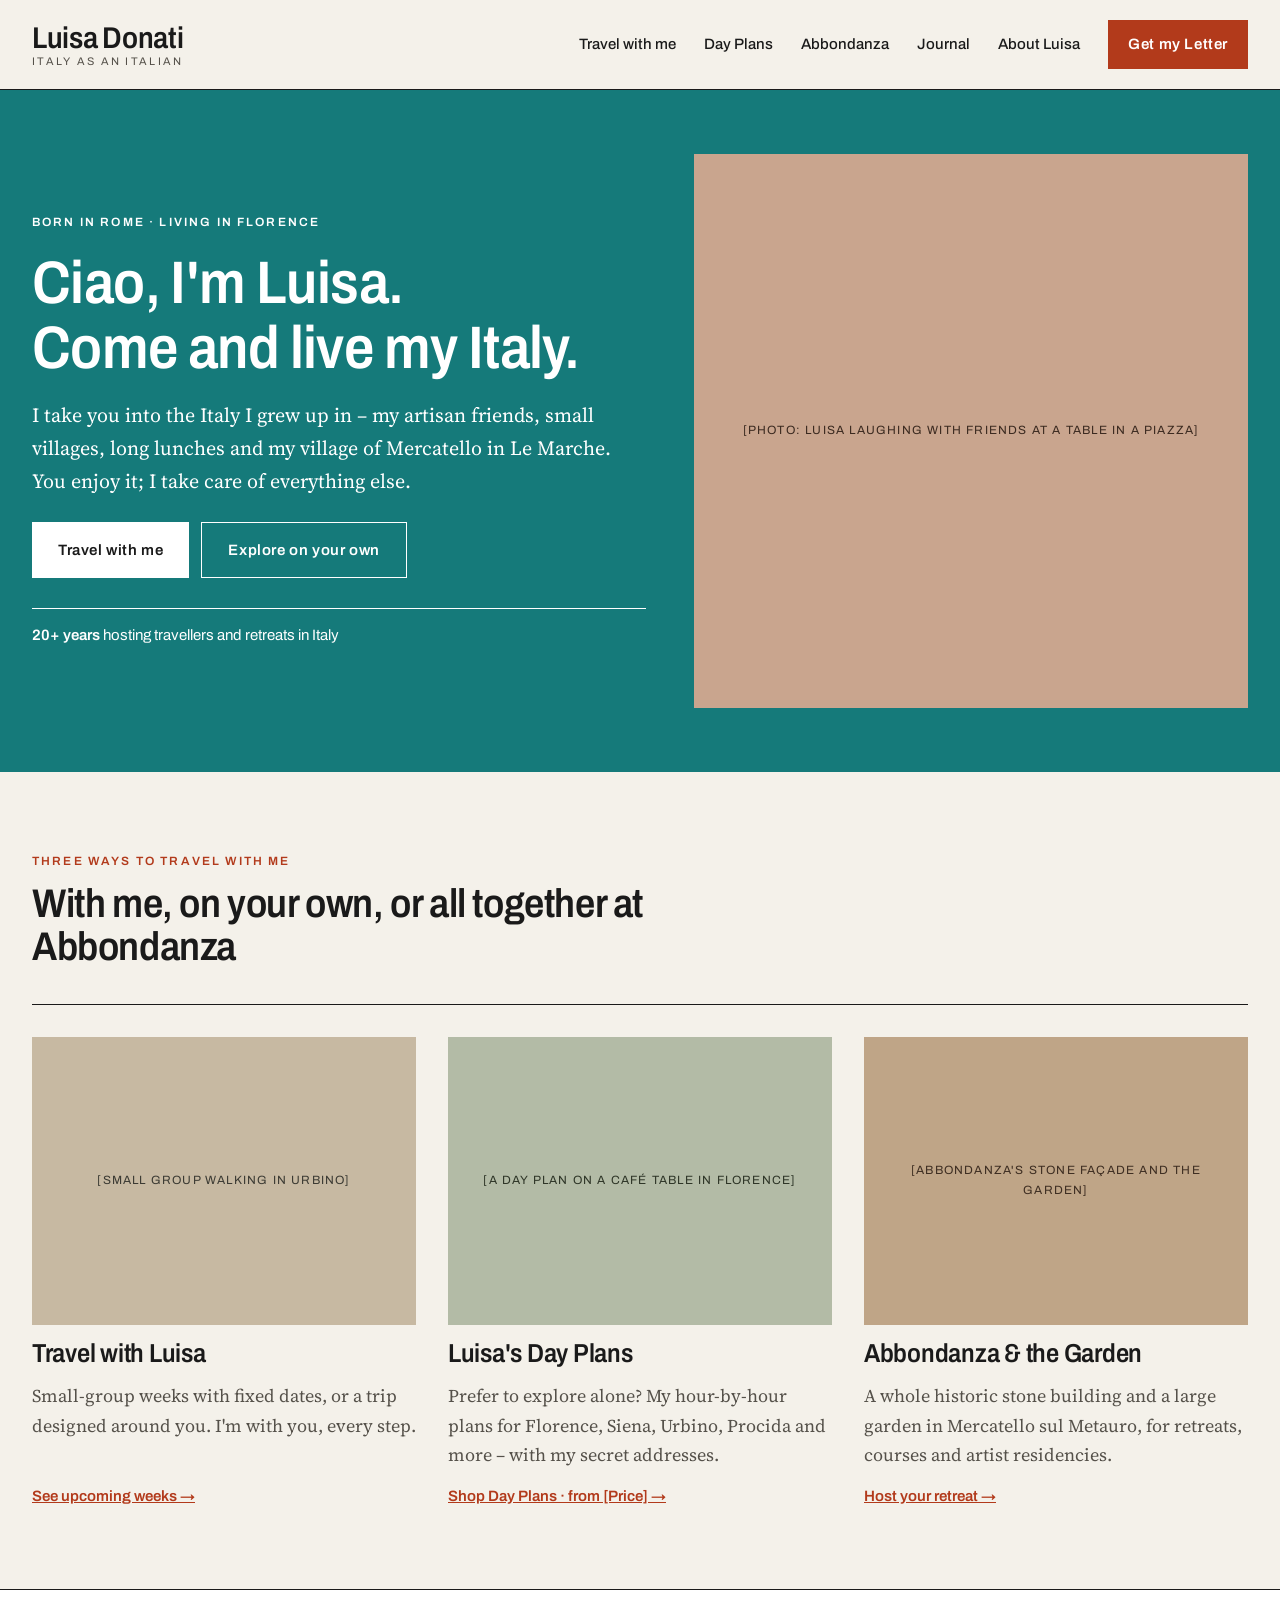
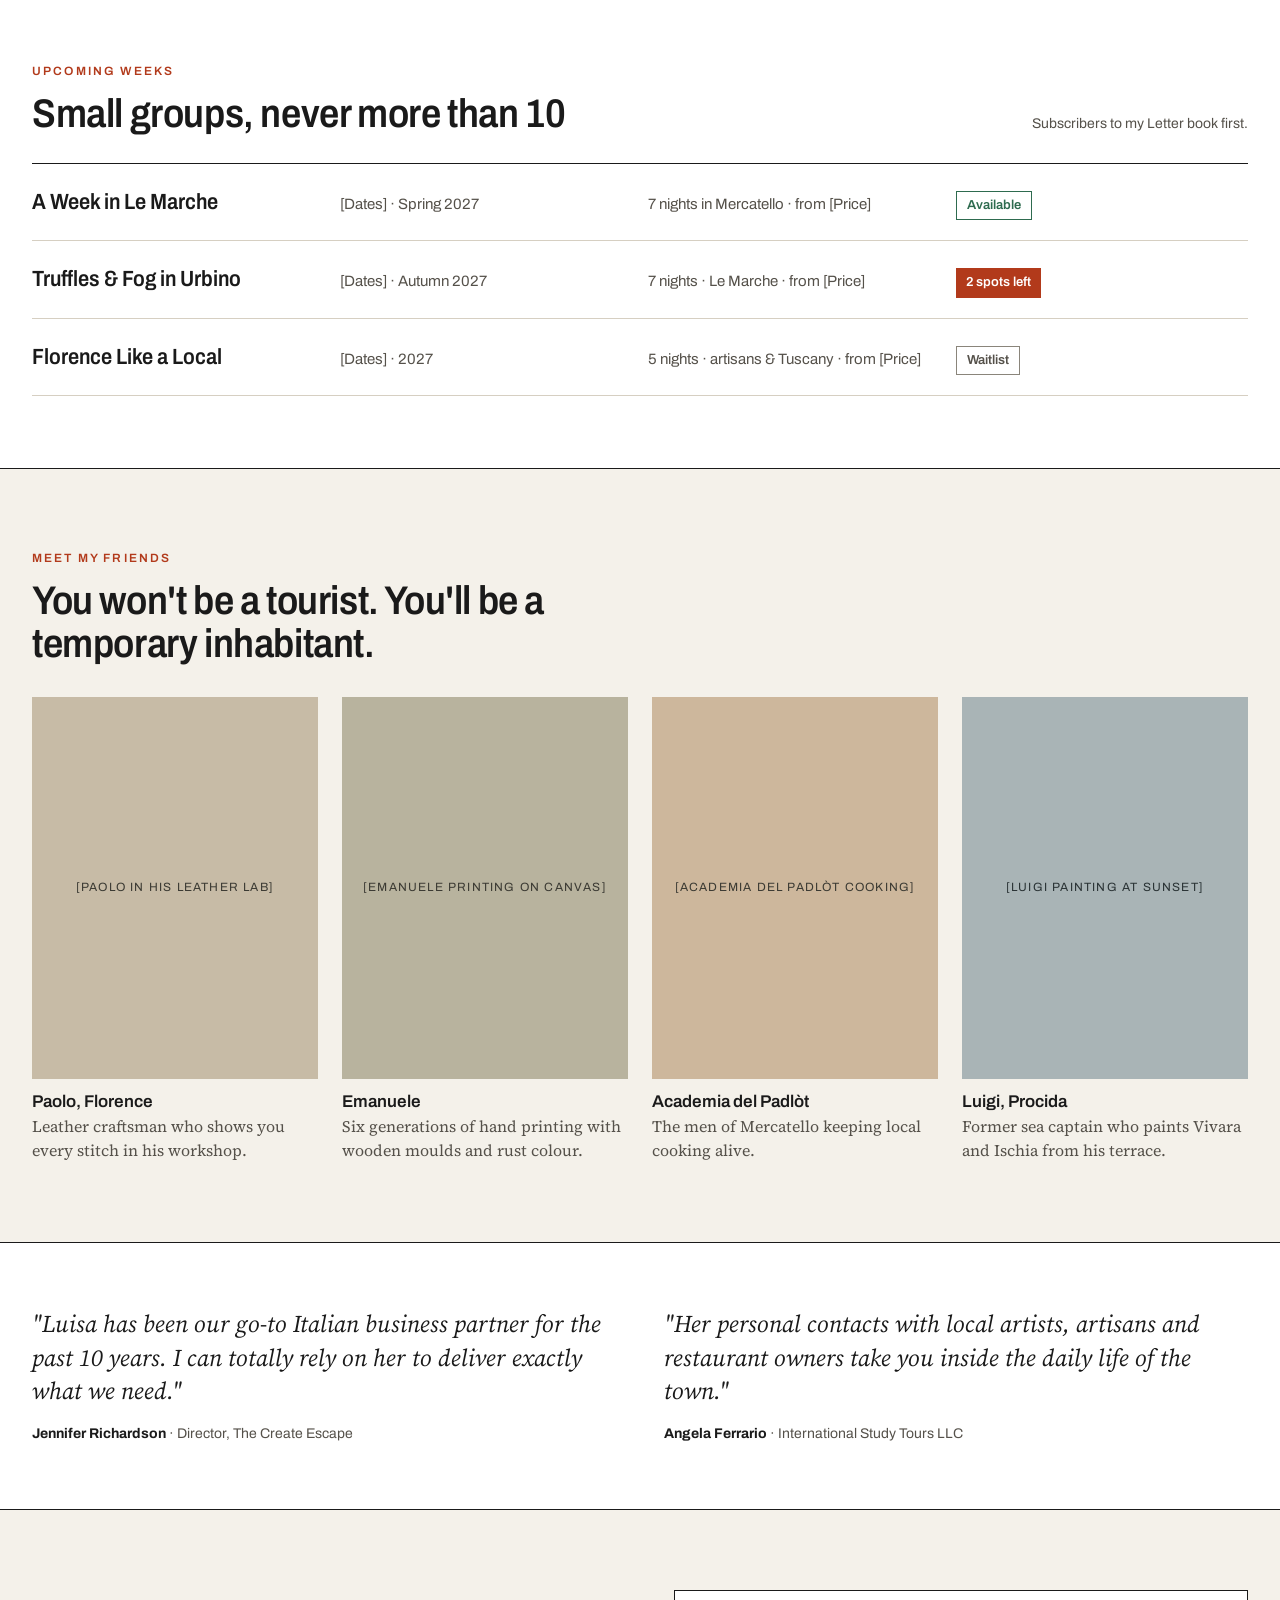
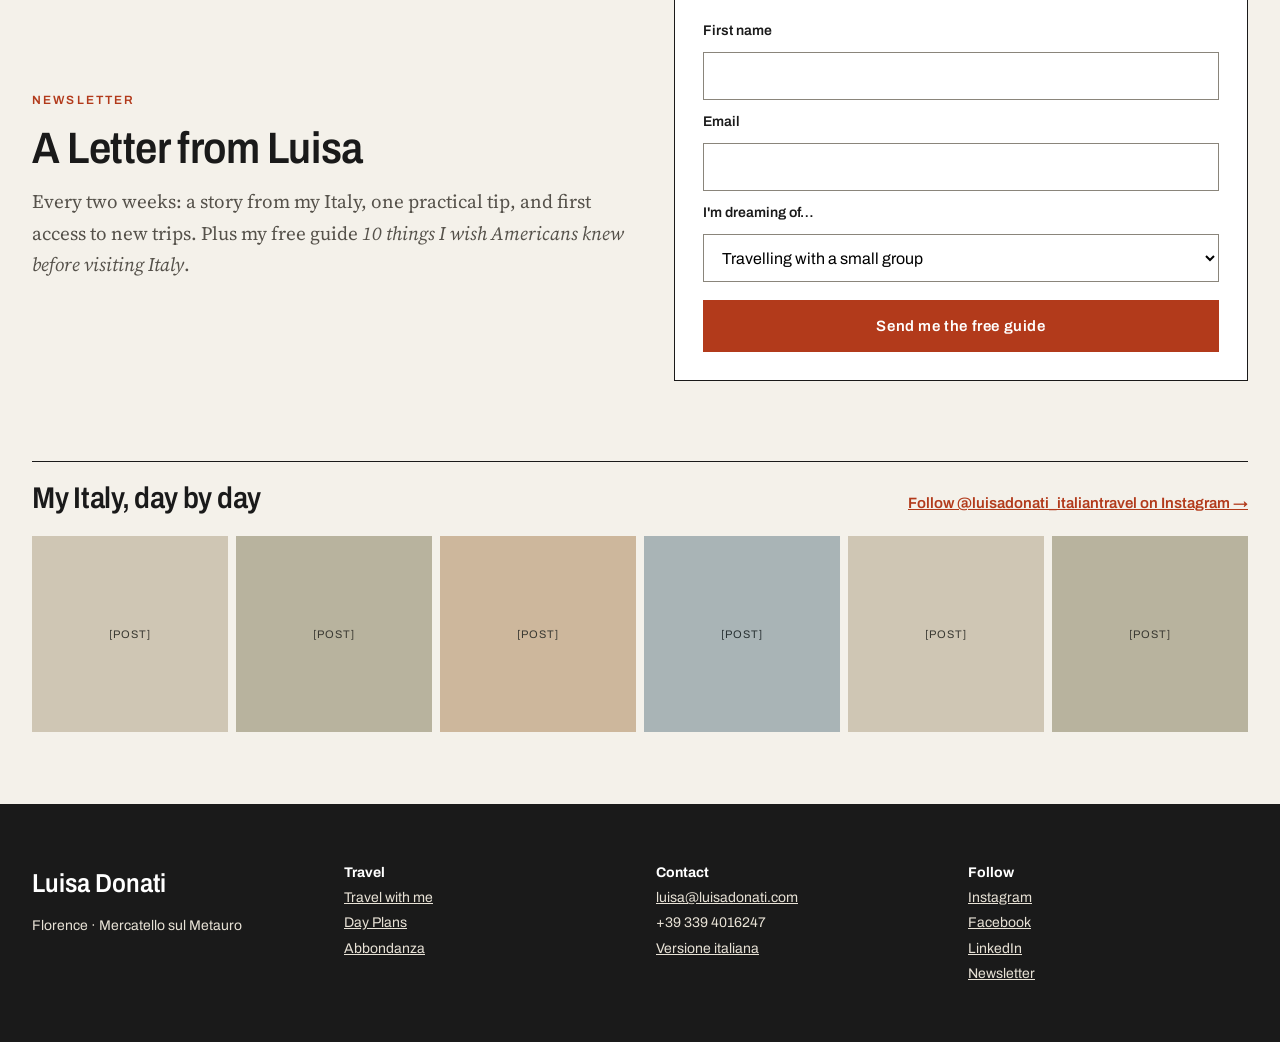
==== index.html @ 112a0eea "Link Instagram, Facebook and LinkedIn profiles on all pages Co-Authored-By: Claude Opus 5.5 <noreply" ====
<!doctype html>
<html lang="en">
<head>
<meta charset="utf-8">
<meta name="viewport" content="width=device-width, initial-scale=1">
<title>Luisa Donati – Italy as an Italian</title>
<meta name="description" content="Small-group trips, tailor-made travel and Day Plans in Italy with Luisa Donati, born in Rome and living in Florence.">
<link rel="preconnect" href="https://fonts.googleapis.com">
<link rel="preconnect" href="https://fonts.gstatic.com" crossorigin>
<link href="https://fonts.googleapis.com/css2?family=Archivo:wdth,wght@62..125,400..700&amp;family=Source+Serif+4:ital,wght@0,400;0,600;1,400&amp;display=swap" rel="stylesheet">
<link rel="stylesheet" href="css/style.css?v=5">
</head>
<body>
<div style="width: 100%; min-height: 100vh; background: #F4F1EA">

<header style="border-bottom: 1px solid #1A1A1A; background: #F4F1EA">
  <div style="max-width: 1280px; margin: 0 auto; padding: 20px 32px; display: flex; flex-wrap: wrap; align-items: center; justify-content: space-between; gap: 16px">
    <a href="index.html" class="logo" style="text-decoration: none; display: inline-flex; flex-direction: column; align-items: flex-start; line-height: 1.1">
      <span class="logo-name" style="font-family: 'Archivo', sans-serif; font-stretch: 87.5%; font-weight: 600; font-size: 30px; letter-spacing: -0.01em">Luisa Donati</span>
      <span class="logo-tag" style="font-family: 'Archivo', sans-serif; font-size: 11px; letter-spacing: 0.2em; text-transform: uppercase; color: #55514A; white-space: nowrap">Italy as an Italian</span>
    </a>
    <button class="menu-toggle" type="button" aria-expanded="false" aria-controls="site-nav">Menu</button>
<nav id="site-nav" class="site-nav" aria-label="Main" style="display: flex; flex-wrap: wrap; align-items: center; gap: 8px 28px; font-family: 'Archivo', sans-serif; font-size: 15px; font-weight: 500">
      <a href="travel.html" style="text-decoration: none">Travel with me</a>
      <a href="day-plans.html" style="text-decoration: none">Day Plans</a>
      <a href="abbondanza.html" style="text-decoration: none">Abbondanza</a>
      <a href="journal.html" style="text-decoration: none">Journal</a>
      <a href="about.html" style="text-decoration: none">About Luisa</a>
      <a href="#letter" style="background: #B23A1B; color: #FFFFFF; text-decoration: none; padding: 12px 20px; font-weight: 600; letter-spacing: 0.04em; min-height: 44px; box-sizing: border-box; display: inline-flex; align-items: center">Get my Letter</a>
    </nav>
  </div>
</header>

<!-- Hero banner -->
<section style="background: #157A7A">
  <div style="max-width: 1280px; margin: 0 auto; padding: 64px 32px; display: flex; flex-wrap: wrap; gap: 48px; align-items: center">
    <div style="flex: 1 1 480px; display: flex; flex-direction: column; gap: 18px; color: #FFFFFF">
      <span style="font-family: 'Archivo', sans-serif; font-size: 12px; font-weight: 600; letter-spacing: 0.18em; text-transform: uppercase">Born in Rome · Living in Florence</span>
      <h1 style="font-size: 60px; color: #FFFFFF">Ciao, I'm Luisa.<br>Come and live my Italy.</h1>
      <p style="margin: 0; font-size: 20px; color: #FFFFFF">I take you into the Italy I grew up in – my artisan friends, small villages, long lunches and my village of Mercatello in Le Marche. You enjoy it; I take care of everything else.</p>
      <div style="display: flex; flex-wrap: wrap; gap: 12px; margin-top: 6px; font-family: 'Archivo', sans-serif; font-size: 15px; font-weight: 600; letter-spacing: 0.04em">
        <a href="travel.html" style="background: #FFFFFF; color: #1A1A1A; text-decoration: none; padding: 16px 26px">Travel with me</a>
        <a href="day-plans.html" style="border: 1px solid #FFFFFF; color: #FFFFFF; text-decoration: none; padding: 15px 26px">Explore on your own</a>
      </div>
      <p style="margin: 12px 0 0; padding-top: 14px; border-top: 1px solid #FFFFFF; font-family: 'Archivo', sans-serif; font-size: 15px"><strong style="font-weight: 600">20+ years</strong> hosting travellers and retreats in Italy</p>
    </div>
    <div style="flex: 1 1 420px; aspect-ratio: 1 / 1; background: #C9A58E; display: flex; align-items: center; justify-content: center; padding: 24px; box-sizing: border-box; text-align: center; font-family: 'Archivo', sans-serif; font-size: 12px; letter-spacing: 0.1em; text-transform: uppercase; color: #3B2A20">[Photo: Luisa laughing with friends at a table in a piazza]</div>
  </div>
</section>

<!-- Three ways -->
<section id="travel" style="max-width: 1280px; margin: 0 auto; padding: 80px 32px; display: flex; flex-direction: column; gap: 36px">
  <div style="display: flex; flex-direction: column; gap: 10px; max-width: 640px">
    <span style="font-family: 'Archivo', sans-serif; font-size: 12px; font-weight: 600; letter-spacing: 0.18em; text-transform: uppercase; color: #B23A1B">Three ways to travel with me</span>
    <h2 style="font-size: 40px">With me, on your own, or all together at Abbondanza</h2>
  </div>
  <div class="h-scroll" style="display: grid; grid-template-columns: repeat(auto-fit, minmax(300px, 1fr)); gap: 32px; border-top: 1px solid #1A1A1A; padding-top: 32px">
    <article style="display: flex; flex-direction: column; gap: 14px">
      <div style="aspect-ratio: 4 / 3; background: #C7B9A2; display: flex; align-items: center; justify-content: center; padding: 20px; text-align: center; font-family: 'Archivo', sans-serif; font-size: 12px; letter-spacing: 0.1em; text-transform: uppercase; color: #3B3A33">[Small group walking in Urbino]</div>
      <h3 style="font-size: 26px">Travel with Luisa</h3>
      <p style="margin: 0; color: #55514A">Small-group weeks with fixed dates, or a trip designed around you. I'm with you, every step.</p>
      <a href="travel.html" style="margin-top: auto; font-family: 'Archivo', sans-serif; font-size: 15px; font-weight: 600; color: #B23A1B">See upcoming weeks →</a>
    </article>
    <article style="display: flex; flex-direction: column; gap: 14px">
      <div style="aspect-ratio: 4 / 3; background: #B3BBA6; display: flex; align-items: center; justify-content: center; padding: 20px; text-align: center; font-family: 'Archivo', sans-serif; font-size: 12px; letter-spacing: 0.1em; text-transform: uppercase; color: #2E3527">[A Day Plan on a café table in Florence]</div>
      <h3 style="font-size: 26px">Luisa's Day Plans</h3>
      <p style="margin: 0; color: #55514A">Prefer to explore alone? My hour-by-hour plans for Florence, Siena, Urbino, Procida and more – with my secret addresses.</p>
      <a href="day-plans.html" style="margin-top: auto; font-family: 'Archivo', sans-serif; font-size: 15px; font-weight: 600; color: #B23A1B">Shop Day Plans · from [Price] →</a>
    </article>
    <article style="display: flex; flex-direction: column; gap: 14px">
      <div style="aspect-ratio: 4 / 3; background: #BFA587; display: flex; align-items: center; justify-content: center; padding: 20px; text-align: center; font-family: 'Archivo', sans-serif; font-size: 12px; letter-spacing: 0.1em; text-transform: uppercase; color: #3E2E22">[Abbondanza's stone façade and the garden]</div>
      <h3 style="font-size: 26px">Abbondanza &amp; the Garden</h3>
      <p style="margin: 0; color: #55514A">A whole historic stone building and a large garden in Mercatello sul Metauro, for retreats, courses and artist residencies.</p>
      <a href="abbondanza.html" style="margin-top: auto; font-family: 'Archivo', sans-serif; font-size: 15px; font-weight: 600; color: #B23A1B">Host your retreat →</a>
    </article>
  </div>
</section>

<!-- Upcoming weeks -->
<section style="background: #FFFFFF; border-top: 1px solid #1A1A1A; border-bottom: 1px solid #1A1A1A">
  <div style="max-width: 1280px; margin: 0 auto; padding: 72px 32px; display: flex; flex-direction: column; gap: 28px">
    <div style="display: flex; flex-wrap: wrap; justify-content: space-between; align-items: flex-end; gap: 16px">
      <div style="display: flex; flex-direction: column; gap: 10px">
        <span style="font-family: 'Archivo', sans-serif; font-size: 12px; font-weight: 600; letter-spacing: 0.18em; text-transform: uppercase; color: #B23A1B">Upcoming weeks</span>
        <h2 style="font-size: 40px">Small groups, never more than 10</h2>
      </div>
      <span style="font-family: 'Archivo', sans-serif; font-size: 14px; color: #55514A">Subscribers to my Letter book first.</span>
    </div>
    <div style="display: flex; flex-direction: column; border-top: 1px solid #1A1A1A; font-family: 'Archivo', sans-serif">
      <div style="display: grid; grid-template-columns: repeat(auto-fit, minmax(200px, 1fr)); gap: 16px; align-items: baseline; padding: 20px 0; border-bottom: 1px solid #D6CFC2"><strong style="font-stretch: 87.5%; font-size: 22px; font-weight: 600">A Week in Le Marche</strong><span style="font-size: 15px; color: #55514A">[Dates] · Spring 2027</span><span style="font-size: 15px; color: #55514A">7 nights in Mercatello · from [Price]</span><span style="justify-self: start; border: 1px solid #2E6B4F; color: #2E6B4F; padding: 3px 10px; font-size: 13px; font-weight: 600">Available</span></div>
      <div style="display: grid; grid-template-columns: repeat(auto-fit, minmax(200px, 1fr)); gap: 16px; align-items: baseline; padding: 20px 0; border-bottom: 1px solid #D6CFC2"><strong style="font-stretch: 87.5%; font-size: 22px; font-weight: 600">Truffles &amp; Fog in Urbino</strong><span style="font-size: 15px; color: #55514A">[Dates] · Autumn 2027</span><span style="font-size: 15px; color: #55514A">7 nights · Le Marche · from [Price]</span><span style="justify-self: start; background: #B23A1B; color: #FFFFFF; padding: 4px 10px; font-size: 13px; font-weight: 600">2 spots left</span></div>
      <div style="display: grid; grid-template-columns: repeat(auto-fit, minmax(200px, 1fr)); gap: 16px; align-items: baseline; padding: 20px 0; border-bottom: 1px solid #D6CFC2"><strong style="font-stretch: 87.5%; font-size: 22px; font-weight: 600">Florence Like a Local</strong><span style="font-size: 15px; color: #55514A">[Dates] · 2027</span><span style="font-size: 15px; color: #55514A">5 nights · artisans &amp; Tuscany · from [Price]</span><span style="justify-self: start; border: 1px solid #8A857B; color: #55514A; padding: 3px 10px; font-size: 13px; font-weight: 600">Waitlist</span></div>
    </div>
  </div>
</section>

<!-- Meet my friends -->
<section style="max-width: 1280px; margin: 0 auto; padding: 80px 32px; display: flex; flex-direction: column; gap: 32px">
  <div style="display: flex; flex-direction: column; gap: 10px; max-width: 680px">
    <span style="font-family: 'Archivo', sans-serif; font-size: 12px; font-weight: 600; letter-spacing: 0.18em; text-transform: uppercase; color: #B23A1B">Meet my friends</span>
    <h2 style="font-size: 40px">You won't be a tourist. You'll be a temporary inhabitant.</h2>
  </div>
  <div class="h-scroll" style="display: grid; grid-template-columns: repeat(auto-fit, minmax(240px, 1fr)); gap: 24px">
    <figure style="margin: 0; display: flex; flex-direction: column; gap: 10px"><div style="aspect-ratio: 3 / 4; background: #C7BBA6; display: flex; align-items: center; justify-content: center; padding: 16px; text-align: center; font-family: 'Archivo', sans-serif; font-size: 12px; letter-spacing: 0.1em; text-transform: uppercase; color: #3B3A33">[Paolo in his leather lab]</div><figcaption style="font-size: 16px; line-height: 1.5"><strong style="font-family: 'Archivo', sans-serif; font-size: 17px; font-weight: 600">Paolo, Florence</strong><br><span style="color: #55514A">Leather craftsman who shows you every stitch in his workshop.</span></figcaption></figure>
    <figure style="margin: 0; display: flex; flex-direction: column; gap: 10px"><div style="aspect-ratio: 3 / 4; background: #B8B39E; display: flex; align-items: center; justify-content: center; padding: 16px; text-align: center; font-family: 'Archivo', sans-serif; font-size: 12px; letter-spacing: 0.1em; text-transform: uppercase; color: #3B3A33">[Emanuele printing on canvas]</div><figcaption style="font-size: 16px; line-height: 1.5"><strong style="font-family: 'Archivo', sans-serif; font-size: 17px; font-weight: 600">Emanuele</strong><br><span style="color: #55514A">Six generations of hand printing with wooden moulds and rust colour.</span></figcaption></figure>
    <figure style="margin: 0; display: flex; flex-direction: column; gap: 10px"><div style="aspect-ratio: 3 / 4; background: #CDB79C; display: flex; align-items: center; justify-content: center; padding: 16px; text-align: center; font-family: 'Archivo', sans-serif; font-size: 12px; letter-spacing: 0.1em; text-transform: uppercase; color: #3B3A33">[Academia del Padlòt cooking]</div><figcaption style="font-size: 16px; line-height: 1.5"><strong style="font-family: 'Archivo', sans-serif; font-size: 17px; font-weight: 600">Academia del Padlòt</strong><br><span style="color: #55514A">The men of Mercatello keeping local cooking alive.</span></figcaption></figure>
    <figure style="margin: 0; display: flex; flex-direction: column; gap: 10px"><div style="aspect-ratio: 3 / 4; background: #A9B4B6; display: flex; align-items: center; justify-content: center; padding: 16px; text-align: center; font-family: 'Archivo', sans-serif; font-size: 12px; letter-spacing: 0.1em; text-transform: uppercase; color: #2A3335">[Luigi painting at sunset]</div><figcaption style="font-size: 16px; line-height: 1.5"><strong style="font-family: 'Archivo', sans-serif; font-size: 17px; font-weight: 600">Luigi, Procida</strong><br><span style="color: #55514A">Former sea captain who paints Vivara and Ischia from his terrace.</span></figcaption></figure>
  </div>
</section>

<!-- Testimonials -->
<section style="border-top: 1px solid #1A1A1A; border-bottom: 1px solid #1A1A1A; background: #FFFFFF">
  <div class="h-scroll" style="max-width: 1280px; margin: 0 auto; padding: 64px 32px; display: grid; grid-template-columns: repeat(auto-fit, minmax(340px, 1fr)); gap: 48px">
    <figure style="margin: 0; display: flex; flex-direction: column; gap: 14px">
      <blockquote style="margin: 0; font-size: 24px; line-height: 1.4; font-style: italic">"Luisa has been our go-to Italian business partner for the past 10 years. I can totally rely on her to deliver exactly what we need."</blockquote>
      <figcaption style="font-family: 'Archivo', sans-serif; font-size: 14px; color: #55514A"><strong style="color: #1A1A1A">Jennifer Richardson</strong> · Director, The Create Escape</figcaption>
    </figure>
    <figure style="margin: 0; display: flex; flex-direction: column; gap: 14px">
      <blockquote style="margin: 0; font-size: 24px; line-height: 1.4; font-style: italic">"Her personal contacts with local artists, artisans and restaurant owners take you inside the daily life of the town."</blockquote>
      <figcaption style="font-family: 'Archivo', sans-serif; font-size: 14px; color: #55514A"><strong style="color: #1A1A1A">Angela Ferrario</strong> · International Study Tours LLC</figcaption>
    </figure>
  </div>
</section>

<!-- Newsletter -->
<section id="letter" style="max-width: 1280px; margin: 0 auto; padding: 80px 32px; display: flex; flex-wrap: wrap; gap: 48px; align-items: center">
  <div style="flex: 1 1 400px; display: flex; flex-direction: column; gap: 14px">
    <span style="font-family: 'Archivo', sans-serif; font-size: 12px; font-weight: 600; letter-spacing: 0.18em; text-transform: uppercase; color: #B23A1B">Newsletter</span>
    <h2 style="font-size: 44px">A Letter from Luisa</h2>
    <p style="margin: 0; font-size: 19px; color: #55514A">Every two weeks: a story from my Italy, one practical tip, and first access to new trips. Plus my free guide <em>10 things I wish Americans knew before visiting Italy</em>.</p>
  </div>
  <form style="flex: 1 1 380px; display: flex; flex-direction: column; gap: 10px; border: 1px solid #1A1A1A; padding: 28px; background: #FFFFFF">
    <label for="nl-name" style="font-family: 'Archivo', sans-serif; font-size: 14px; font-weight: 600">First name</label>
    <input id="nl-name" type="text" style="padding: 13px 14px; border: 1px solid #8A857B; border-radius: 0; min-height: 48px; box-sizing: border-box; font-size: 16px">
    <label for="nl-email" style="font-family: 'Archivo', sans-serif; font-size: 14px; font-weight: 600">Email</label>
    <input id="nl-email" type="email" style="padding: 13px 14px; border: 1px solid #8A857B; border-radius: 0; min-height: 48px; box-sizing: border-box; font-size: 16px">
    <label for="nl-interest" style="font-family: 'Archivo', sans-serif; font-size: 14px; font-weight: 600">I'm dreaming of…</label>
    <select id="nl-interest" style="padding: 13px 14px; border: 1px solid #8A857B; border-radius: 0; min-height: 48px; font-size: 16px; background: #FFFFFF">
      <option>Travelling with a small group</option>
      <option>A tailor-made trip</option>
      <option>Planning on my own</option>
      <option>Hosting a retreat</option>
    </select>
    <button type="submit" style="margin-top: 8px; background: #B23A1B; color: #FFFFFF; border: none; border-radius: 0; padding: 16px 26px; font-size: 15px; font-weight: 600; letter-spacing: 0.04em; min-height: 52px; cursor: pointer">Send me the free guide</button>
  </form>
</section>

<!-- Instagram -->
<section style="max-width: 1280px; margin: 0 auto; padding: 0 32px 72px; display: flex; flex-direction: column; gap: 20px">
  <div style="display: flex; flex-wrap: wrap; justify-content: space-between; align-items: baseline; gap: 12px; border-top: 1px solid #1A1A1A; padding-top: 20px">
    <h2 style="font-size: 30px">My Italy, day by day</h2>
    <a href="https://www.instagram.com/luisadonati_italiantravel/" target="_blank" rel="noopener" style="font-family: 'Archivo', sans-serif; font-size: 15px; font-weight: 600; color: #B23A1B">Follow @luisadonati_italiantravel on Instagram →</a>
  </div>
  <div class="h-scroll ig" style="display: grid; grid-template-columns: repeat(auto-fit, minmax(160px, 1fr)); gap: 8px">
    <div style="aspect-ratio: 1 / 1; background: #CFC6B4; display: flex; align-items: center; justify-content: center; font-family: 'Archivo', sans-serif; font-size: 11px; letter-spacing: 0.1em; text-transform: uppercase; color: #3B3A33">[Post]</div>
    <div style="aspect-ratio: 1 / 1; background: #B8B39E; display: flex; align-items: center; justify-content: center; font-family: 'Archivo', sans-serif; font-size: 11px; letter-spacing: 0.1em; text-transform: uppercase; color: #3B3A33">[Post]</div>
    <div style="aspect-ratio: 1 / 1; background: #CDB79C; display: flex; align-items: center; justify-content: center; font-family: 'Archivo', sans-serif; font-size: 11px; letter-spacing: 0.1em; text-transform: uppercase; color: #3B3A33">[Post]</div>
    <div style="aspect-ratio: 1 / 1; background: #A9B4B6; display: flex; align-items: center; justify-content: center; font-family: 'Archivo', sans-serif; font-size: 11px; letter-spacing: 0.1em; text-transform: uppercase; color: #2A3335">[Post]</div>
    <div style="aspect-ratio: 1 / 1; background: #CFC6B4; display: flex; align-items: center; justify-content: center; font-family: 'Archivo', sans-serif; font-size: 11px; letter-spacing: 0.1em; text-transform: uppercase; color: #3B3A33">[Post]</div>
    <div style="aspect-ratio: 1 / 1; background: #B8B39E; display: flex; align-items: center; justify-content: center; font-family: 'Archivo', sans-serif; font-size: 11px; letter-spacing: 0.1em; text-transform: uppercase; color: #3B3A33">[Post]</div>
  </div>
</section>

<footer style="background: #1A1A1A; color: #E8E2D6; padding: 56px 32px">
  <div style="max-width: 1280px; margin: 0 auto; display: grid; grid-template-columns: repeat(auto-fit, minmax(220px, 1fr)); gap: 32px; font-family: 'Archivo', sans-serif; font-size: 14px; line-height: 1.8">
    <div style="display: flex; flex-direction: column; gap: 6px"><span style="font-stretch: 87.5%; font-weight: 600; font-size: 26px; color: #FFFFFF">Luisa Donati</span><span>Florence · Mercatello sul Metauro</span></div>
    <div style="display: flex; flex-direction: column"><strong style="color: #FFFFFF">Travel</strong><a href="travel.html" style="color: #E8E2D6">Travel with me</a><a href="day-plans.html" style="color: #E8E2D6">Day Plans</a><a href="abbondanza.html" style="color: #E8E2D6">Abbondanza</a></div>
    <div style="display: flex; flex-direction: column"><strong style="color: #FFFFFF">Contact</strong><a href="mailto:luisa@luisadonati.com" style="color: #E8E2D6">luisa@luisadonati.com</a><span>+39 339 4016247</span><a href="about.html" style="color: #E8E2D6">Versione italiana</a></div>
    <div style="display: flex; flex-direction: column"><strong style="color: #FFFFFF">Follow</strong><a href="https://www.instagram.com/luisadonati_italiantravel/" target="_blank" rel="noopener" style="color: #E8E2D6">Instagram</a><a href="https://www.facebook.com/luisadonati.italiantravel" target="_blank" rel="noopener" style="color: #E8E2D6">Facebook</a><a href="https://www.linkedin.com/in/luisadonati/" target="_blank" rel="noopener" style="color: #E8E2D6">LinkedIn</a><a href="#letter" style="color: #E8E2D6">Newsletter</a></div>
  </div>
</footer>
</div>
<script src="js/main.js?v=5"></script>
</body>
</html>
---- css/style.css ----
/* Luisa Donati – shared styles
   Colours
   paper  #F4F1EA   ink    #1A1A1A   muted  #55514A   accent #B23A1B
   banners: home #157A7A · travel #2F5BEA · day plans #3DBE8B
            abbondanza #E4572E · journal #F28FB0 · about #F2B33D
*/

*, *::before, *::after { box-sizing: border-box; }

html { scroll-behavior: smooth; }

body {
  margin: 0;
  background: #F4F1EA;
  color: #1A1A1A;
  font-family: 'Source Serif 4', Georgia, serif;
  font-size: 18px;
  line-height: 1.65;
  -webkit-font-smoothing: antialiased;
}

a { color: #1A1A1A; }
a:hover { color: #B23A1B; }
a:focus-visible, button:focus-visible, input:focus-visible,
select:focus-visible, textarea:focus-visible, summary:focus-visible {
  outline: 2px solid #B23A1B;
  outline-offset: 2px;
}

h1, h2, h3 {
  font-family: 'Archivo', sans-serif;
  font-stretch: 87.5%;
  font-weight: 600;
  line-height: 1.08;
  letter-spacing: -0.01em;
  margin: 0;
}

input, select, textarea, button, summary { font-family: 'Archivo', sans-serif; }

img { max-width: 100%; height: auto; display: block; }

/* Real photos: replace a placeholder <div> with
   <img class="photo" src="images/your-photo.jpg" alt="Description" style="aspect-ratio: 4 / 3"> */
.photo { width: 100%; object-fit: cover; }

/* Menu button: only visible on phones */
.menu-toggle {
  display: none;
  align-items: center;
  gap: 10px;
  min-height: 44px;
  padding: 10px 14px;
  background: transparent;
  border: 1px solid #1A1A1A;
  border-radius: 0;
  color: #1A1A1A;
  font-size: 15px;
  font-weight: 600;
  letter-spacing: 0.04em;
  cursor: pointer;
}
.menu-toggle::after {
  content: "";
  width: 16px;
  height: 10px;
  border-top: 2px solid currentColor;
  border-bottom: 2px solid currentColor;
  background: linear-gradient(currentColor, currentColor) center / 100% 2px no-repeat;
}
.menu-toggle[aria-expanded="true"]::after {
  height: 0;
  border-bottom: 0;
  background: none;
}

/* ---------- Phones and small tablets ---------- */
@media (max-width: 720px) {
  body { font-size: 17px; line-height: 1.6; }

  /* Type */
  h1 { font-size: 34px !important; }
  h2 { font-size: 27px !important; }
  h3 { font-size: 21px !important; }
  [style*="font-size: 19px"], [style*="font-size: 20px"] { font-size: 17px !important; }
  blockquote { font-size: 20px !important; }
  [style*="font-size: 30px"] { font-size: 24px !important; }

  /* Header + menu */
  header > div { padding: 12px 20px !important; flex-wrap: wrap !important; }
  header a[href="index.html"] span:first-child { font-size: 24px !important; }
  .menu-toggle { display: inline-flex; }
  .site-nav {
    display: none !important;
    width: 100%;
    flex-direction: column !important;
    align-items: stretch !important;
    gap: 0 !important;
    font-size: 17px !important;
    border-top: 1px solid #1A1A1A;
    margin-top: 4px;
  }
  .site-nav.open { display: flex !important; }
  .site-nav a { padding: 14px 0; border-bottom: 1px solid #D6CFC2 !important; }
  .site-nav a:last-child {
    justify-content: center;
    margin: 16px 0 8px;
    padding: 14px 20px !important;
    border-bottom: 0 !important;
  }

  /* Spacing */
  [style*="padding: 80px 32px"], [style*="padding: 72px 32px"],
  [style*="padding: 64px 32px"], [style*="padding: 56px 32px"] { padding: 40px 20px !important; }
  [style*="padding: 40px 32px"] { padding: 28px 20px !important; }
  [style*="padding: 40px 32px 0"] { padding: 28px 20px 0 !important; }
  [style*="padding: 0 32px 72px"] { padding: 0 20px 40px !important; }
  [style*="gap: 48px"], [style*="gap: 56px"] { gap: 24px !important; }
  [style*="gap: 36px"], [style*="gap: 32px;"] { gap: 20px !important; }

  /* Photos: less tall on phones */
  [style*="flex: 1 1 420px; aspect-ratio"],
  [style*="flex: 1 1 440px; aspect-ratio"],
  [style*="flex: 1 1 480px; aspect-ratio"] { aspect-ratio: 4 / 3 !important; max-width: none !important; }
  [style*="aspect-ratio: 3 / 4"] { aspect-ratio: 4 / 5 !important; }

  /* Small grids that become single column */
  [style*="grid-template-columns: 130px"] { grid-template-columns: 1fr !important; gap: 2px !important; }
  [style*="minmax(200px, 1fr)); gap: 16px"] { gap: 4px 16px !important; }

  /* Horizontal carousels */
  .h-scroll {
    display: flex !important;
    flex-wrap: nowrap !important;
    overflow-x: auto;
    scroll-snap-type: x mandatory;
    gap: 16px !important;
    margin-right: -20px;
    padding-right: 20px !important;
    padding-bottom: 8px;
    scrollbar-width: none;
    -webkit-overflow-scrolling: touch;
  }
  .h-scroll[style*="padding: 64px 32px"], .h-scroll[style*="padding: 40px 32px"] { scroll-padding-left: 20px; }
  .h-scroll::-webkit-scrollbar { display: none; }
  .h-scroll > * { flex: 0 0 78%; scroll-snap-align: start; min-width: 0; }
  .h-scroll.ig { gap: 8px !important; }
  .h-scroll.ig > * { flex-basis: 44%; }
}
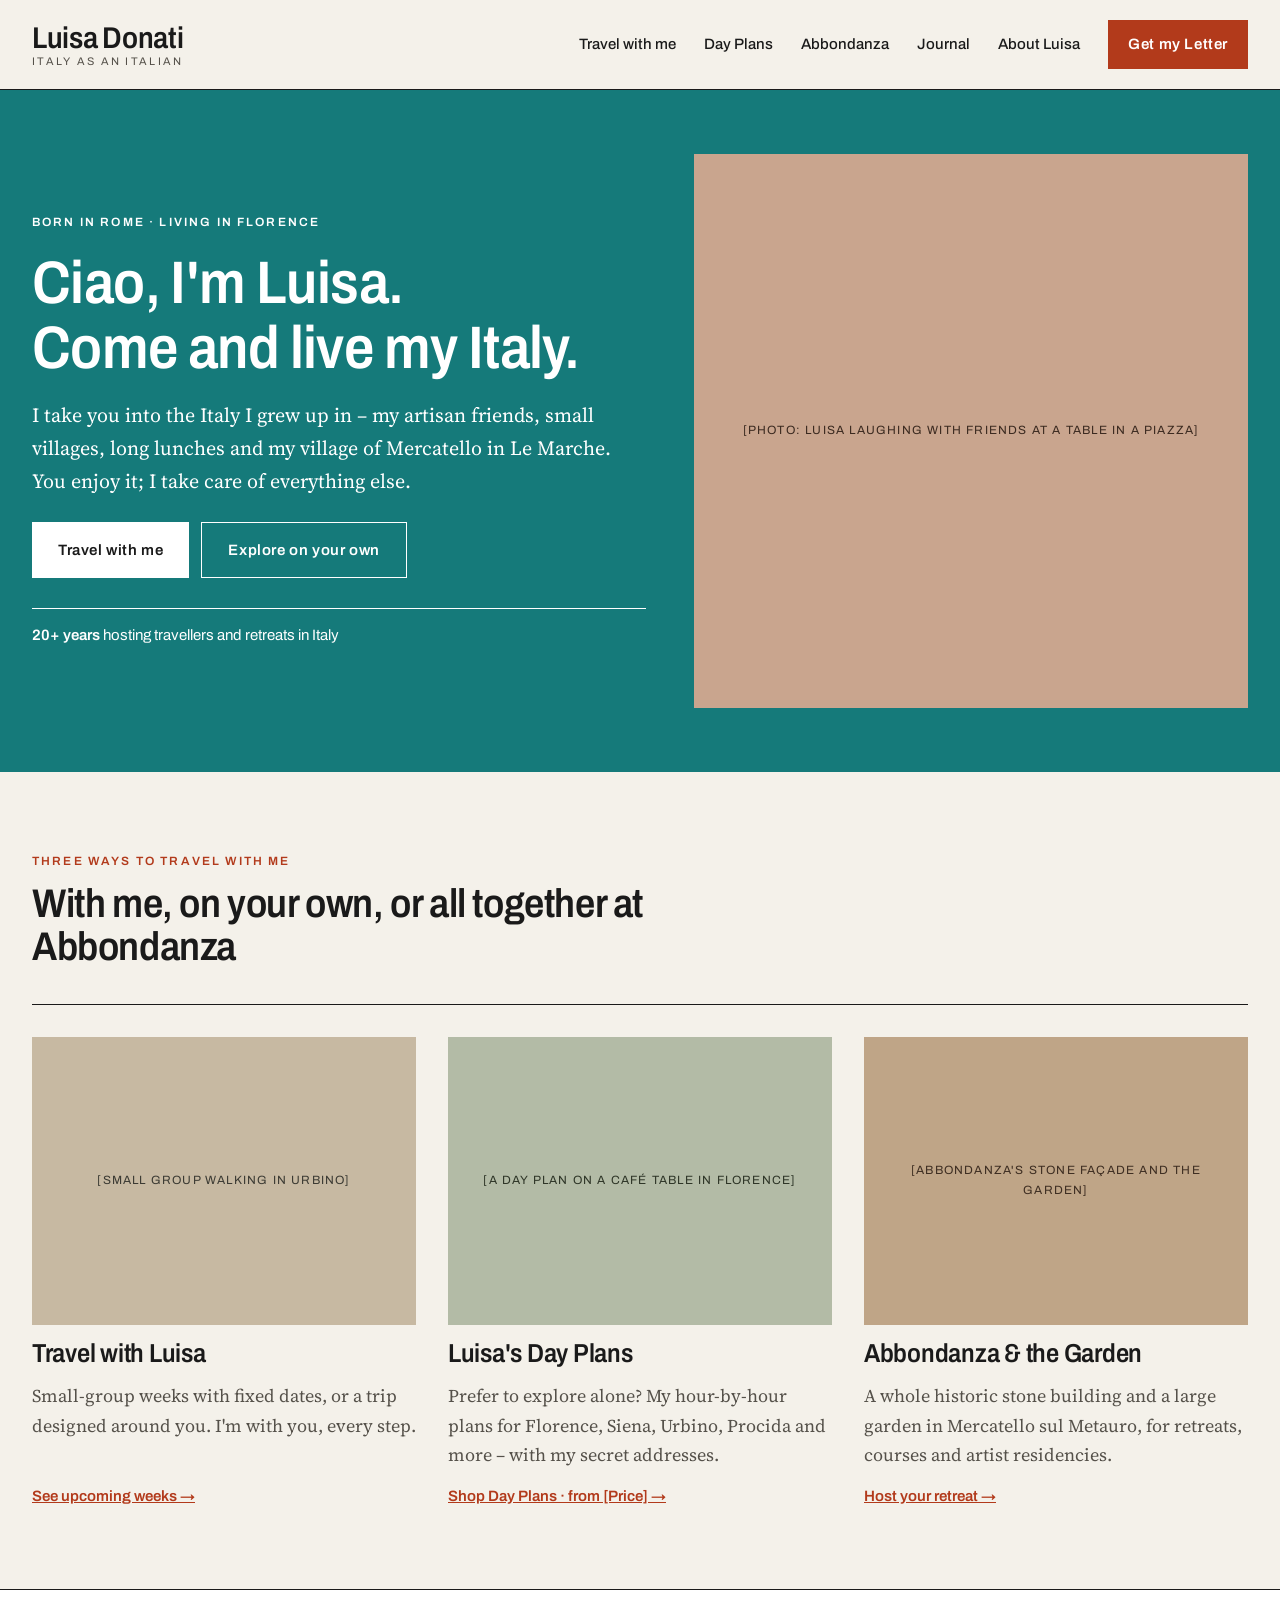
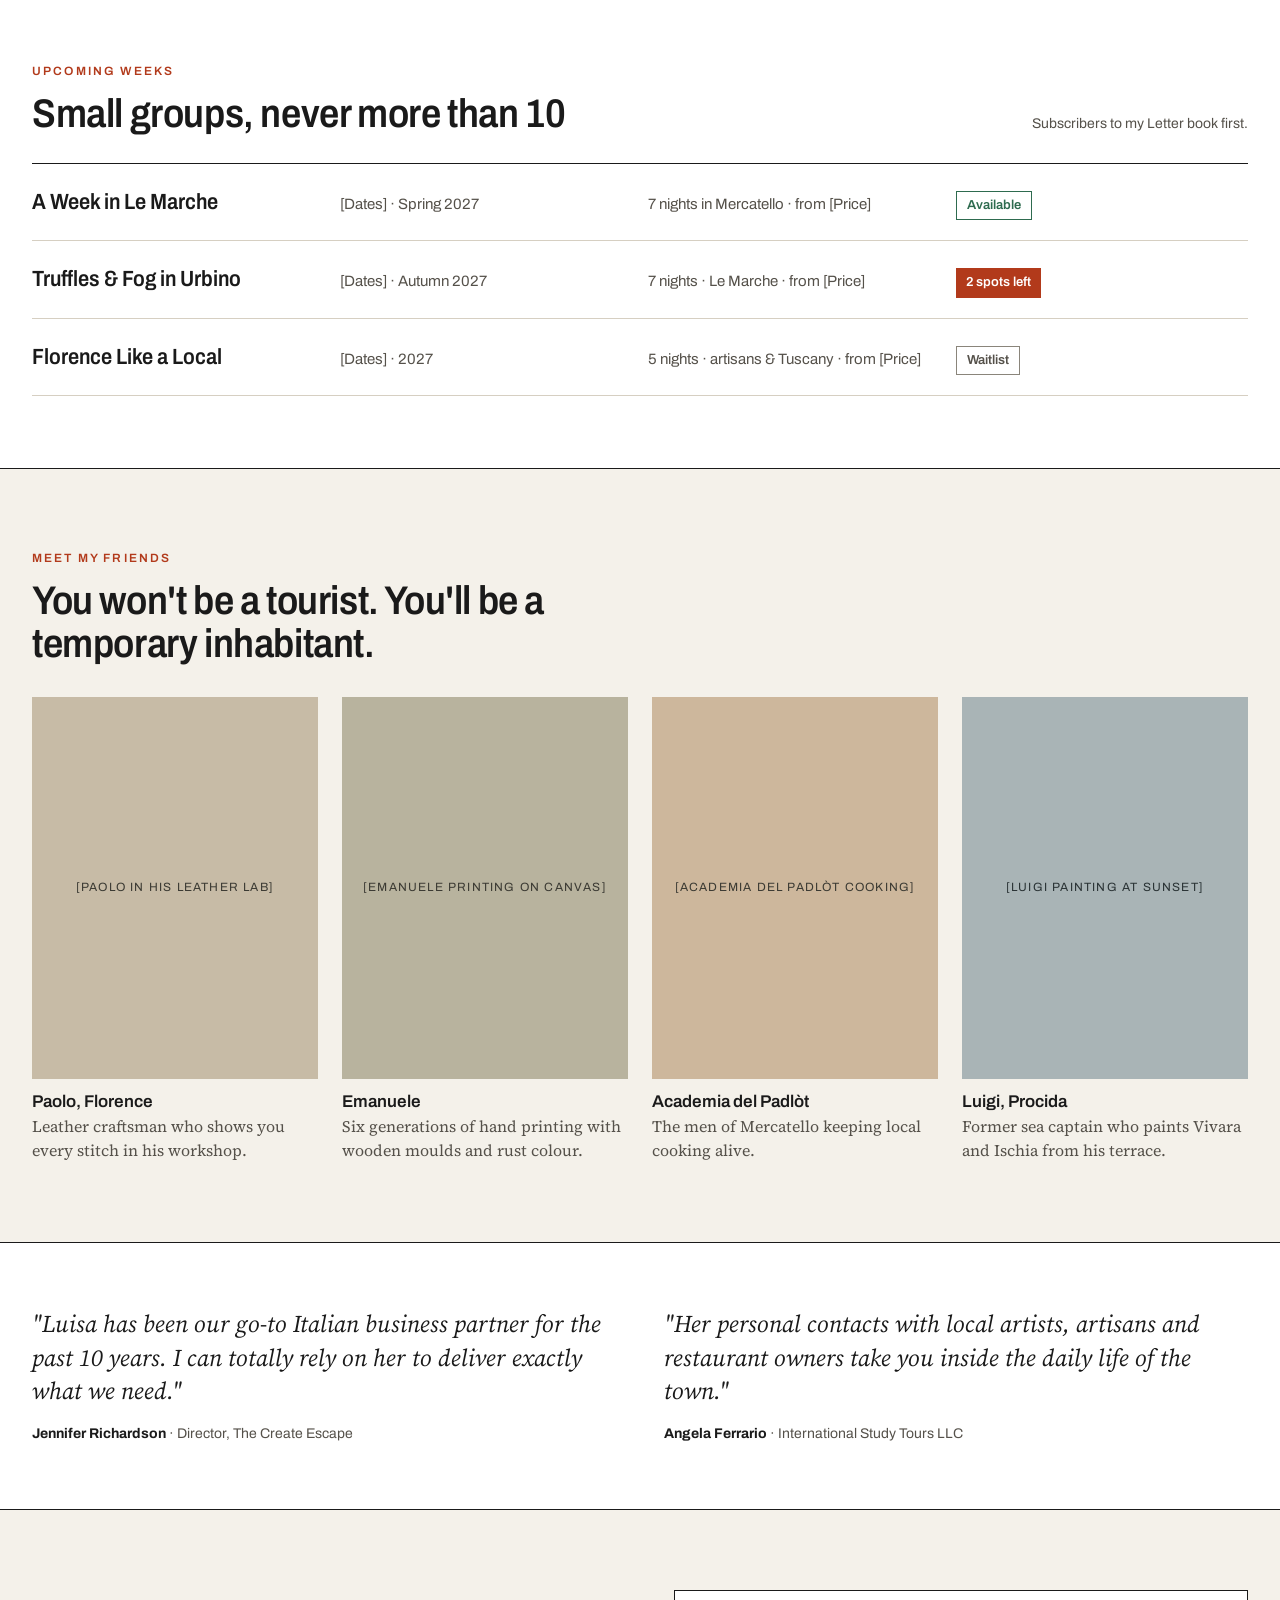
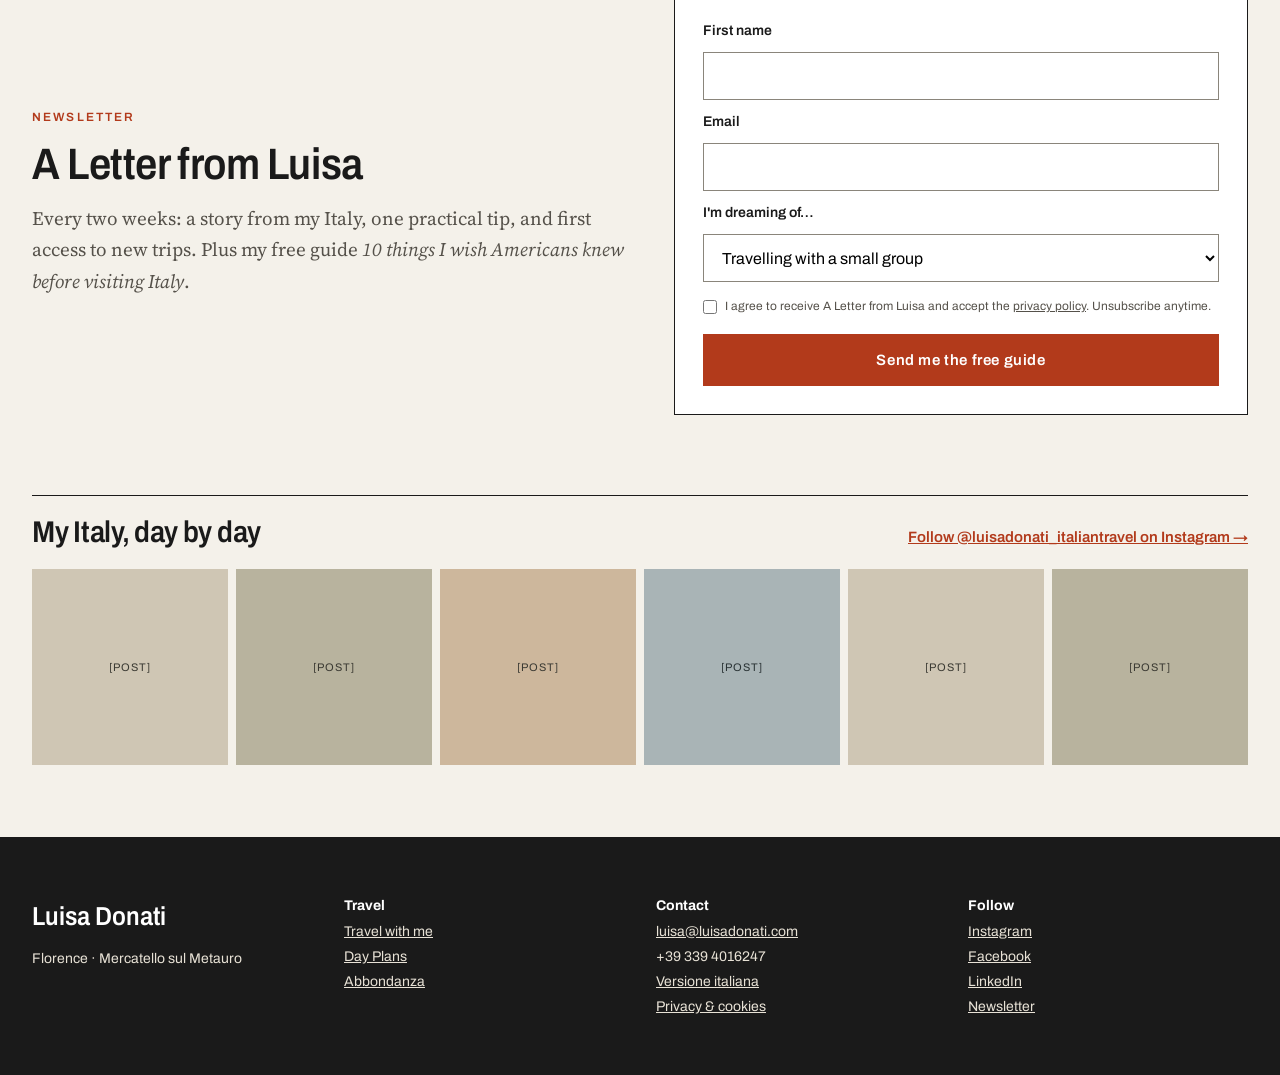
==== commit f7a7101b: "Mobile hero buttons side by side; newsletter consent checkbox; draft privacy page Co-Authored-By: Cl" ====
--- a/index.html
+++ b/index.html
@@ -8,7 +8,7 @@
 <link rel="preconnect" href="https://fonts.googleapis.com">
 <link rel="preconnect" href="https://fonts.gstatic.com" crossorigin>
 <link href="https://fonts.googleapis.com/css2?family=Archivo:wdth,wght@62..125,400..700&amp;family=Source+Serif+4:ital,wght@0,400;0,600;1,400&amp;display=swap" rel="stylesheet">
-<link rel="stylesheet" href="css/style.css?v=5">
+<link rel="stylesheet" href="css/style.css?v=10">
 </head>
 <body>
 <div style="width: 100%; min-height: 100vh; background: #F4F1EA">
@@ -38,7 +38,7 @@
       <span style="font-family: 'Archivo', sans-serif; font-size: 12px; font-weight: 600; letter-spacing: 0.18em; text-transform: uppercase">Born in Rome · Living in Florence</span>
       <h1 style="font-size: 60px; color: #FFFFFF">Ciao, I'm Luisa.<br>Come and live my Italy.</h1>
       <p style="margin: 0; font-size: 20px; color: #FFFFFF">I take you into the Italy I grew up in – my artisan friends, small villages, long lunches and my village of Mercatello in Le Marche. You enjoy it; I take care of everything else.</p>
-      <div style="display: flex; flex-wrap: wrap; gap: 12px; margin-top: 6px; font-family: 'Archivo', sans-serif; font-size: 15px; font-weight: 600; letter-spacing: 0.04em">
+      <div class="hero-ctas" style="display: flex; flex-wrap: wrap; gap: 12px; margin-top: 6px; font-family: 'Archivo', sans-serif; font-size: 15px; font-weight: 600; letter-spacing: 0.04em">
         <a href="travel.html" style="background: #FFFFFF; color: #1A1A1A; text-decoration: none; padding: 16px 26px">Travel with me</a>
         <a href="day-plans.html" style="border: 1px solid #FFFFFF; color: #FFFFFF; text-decoration: none; padding: 15px 26px">Explore on your own</a>
       </div>
@@ -141,6 +141,7 @@
       <option>Planning on my own</option>
       <option>Hosting a retreat</option>
     </select>
+    <label for="nl-consent" style="display: flex; gap: 8px; align-items: flex-start; margin-top: 6px; font-family: 'Archivo', sans-serif; font-size: 12px; line-height: 1.45; color: #55514A; font-weight: 400"><input id="nl-consent" type="checkbox" required style="margin: 2px 0 0; width: 14px; height: 14px; flex: none; accent-color: #B23A1B"><span>I agree to receive A Letter from Luisa and accept the <a href="privacy.html" style="color: #55514A">privacy policy</a>. Unsubscribe anytime.</span></label>
     <button type="submit" style="margin-top: 8px; background: #B23A1B; color: #FFFFFF; border: none; border-radius: 0; padding: 16px 26px; font-size: 15px; font-weight: 600; letter-spacing: 0.04em; min-height: 52px; cursor: pointer">Send me the free guide</button>
   </form>
 </section>
@@ -165,11 +166,11 @@
   <div style="max-width: 1280px; margin: 0 auto; display: grid; grid-template-columns: repeat(auto-fit, minmax(220px, 1fr)); gap: 32px; font-family: 'Archivo', sans-serif; font-size: 14px; line-height: 1.8">
     <div style="display: flex; flex-direction: column; gap: 6px"><span style="font-stretch: 87.5%; font-weight: 600; font-size: 26px; color: #FFFFFF">Luisa Donati</span><span>Florence · Mercatello sul Metauro</span></div>
     <div style="display: flex; flex-direction: column"><strong style="color: #FFFFFF">Travel</strong><a href="travel.html" style="color: #E8E2D6">Travel with me</a><a href="day-plans.html" style="color: #E8E2D6">Day Plans</a><a href="abbondanza.html" style="color: #E8E2D6">Abbondanza</a></div>
-    <div style="display: flex; flex-direction: column"><strong style="color: #FFFFFF">Contact</strong><a href="mailto:luisa@luisadonati.com" style="color: #E8E2D6">luisa@luisadonati.com</a><span>+39 339 4016247</span><a href="about.html" style="color: #E8E2D6">Versione italiana</a></div>
+    <div style="display: flex; flex-direction: column"><strong style="color: #FFFFFF">Contact</strong><a href="mailto:luisa@luisadonati.com" style="color: #E8E2D6">luisa@luisadonati.com</a><span>+39 339 4016247</span><a href="about.html" style="color: #E8E2D6">Versione italiana</a><a href="privacy.html" style="color: #E8E2D6">Privacy &amp; cookies</a></div>
     <div style="display: flex; flex-direction: column"><strong style="color: #FFFFFF">Follow</strong><a href="https://www.instagram.com/luisadonati_italiantravel/" target="_blank" rel="noopener" style="color: #E8E2D6">Instagram</a><a href="https://www.facebook.com/luisadonati.italiantravel" target="_blank" rel="noopener" style="color: #E8E2D6">Facebook</a><a href="https://www.linkedin.com/in/luisadonati/" target="_blank" rel="noopener" style="color: #E8E2D6">LinkedIn</a><a href="#letter" style="color: #E8E2D6">Newsletter</a></div>
   </div>
 </footer>
 </div>
-<script src="js/main.js?v=5"></script>
+<script src="js/main.js?v=10"></script>
 </body>
 </html>
--- a/css/style.css
+++ b/css/style.css
@@ -109,6 +109,17 @@
     border-bottom: 0 !important;
   }
 
+  /* Hero buttons side by side */
+  .hero-ctas { flex-wrap: nowrap !important; gap: 8px !important; }
+  .hero-ctas a {
+    flex: 1 1 0;
+    min-width: 0;
+    text-align: center;
+    padding: 12px 8px !important;
+    font-size: 14px;
+    letter-spacing: 0.02em;
+  }
+
   /* Spacing */
   [style*="padding: 80px 32px"], [style*="padding: 72px 32px"],
   [style*="padding: 64px 32px"], [style*="padding: 56px 32px"] { padding: 40px 20px !important; }
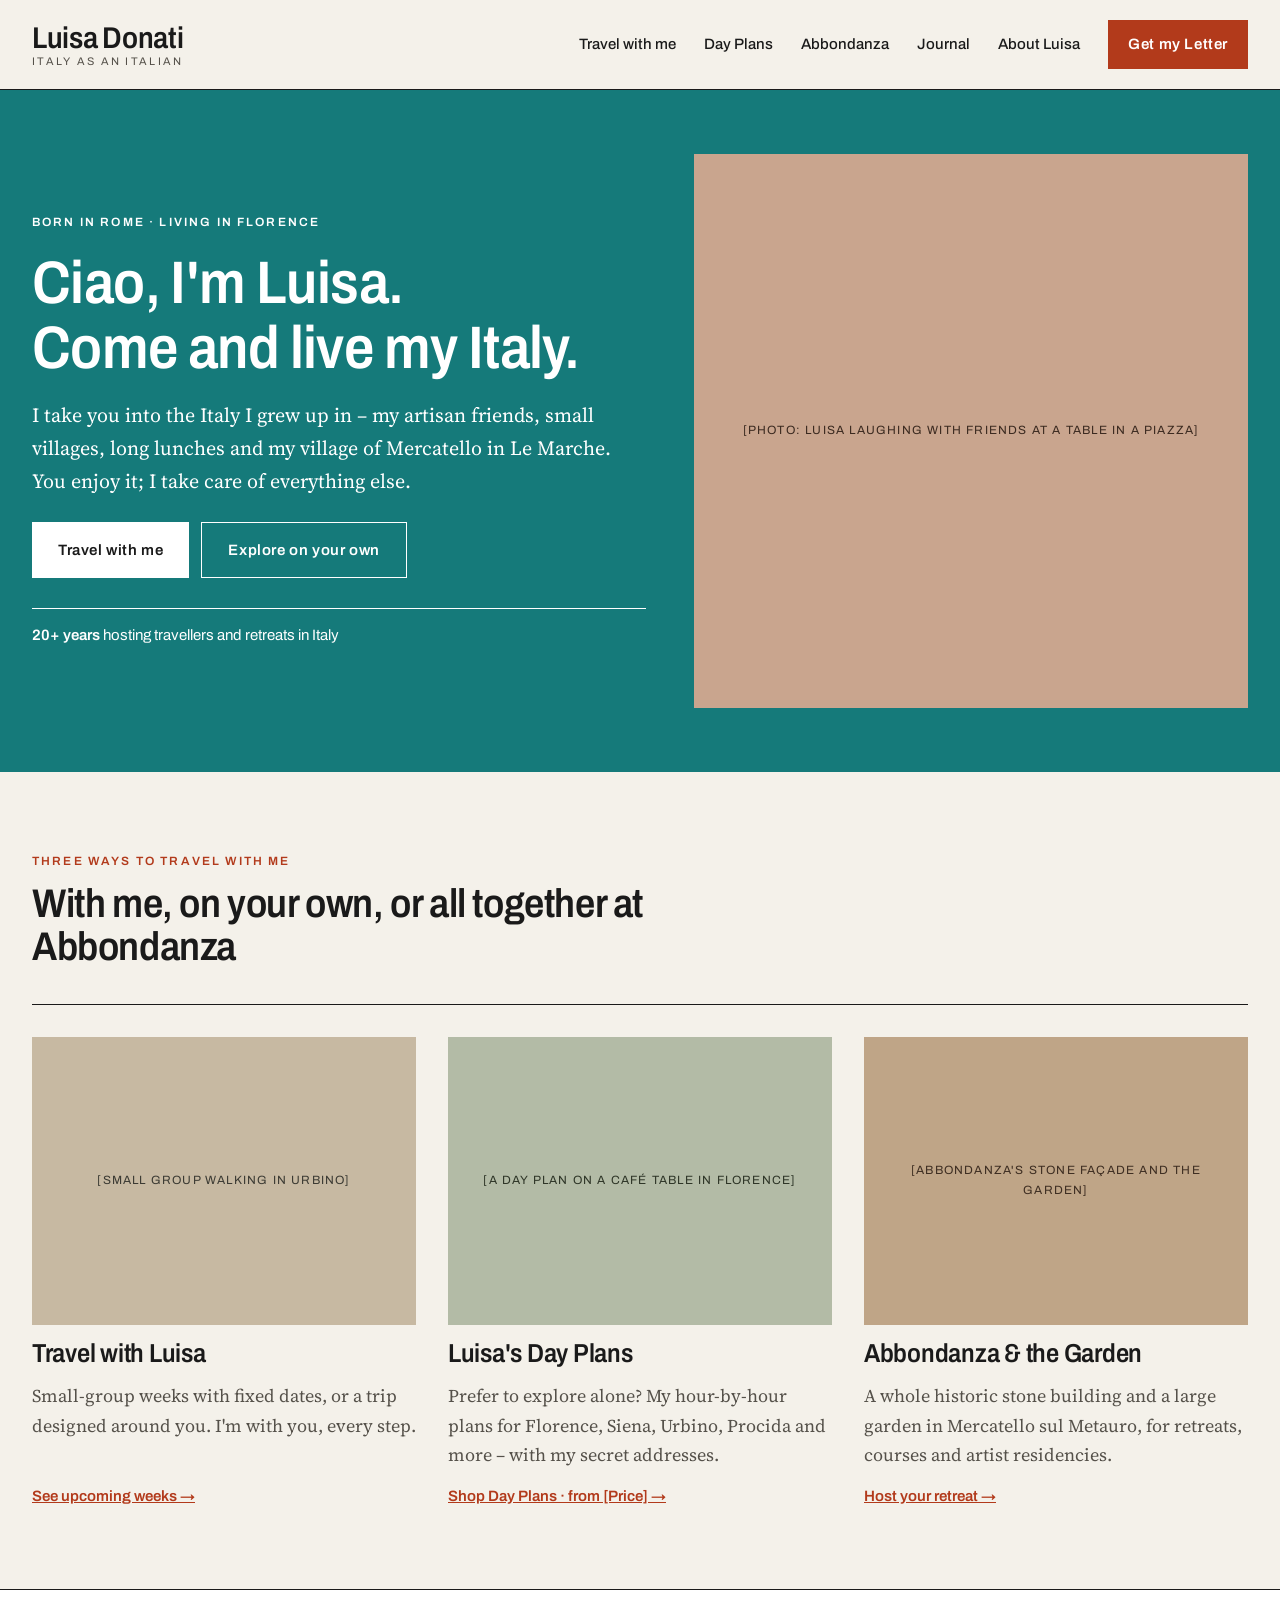
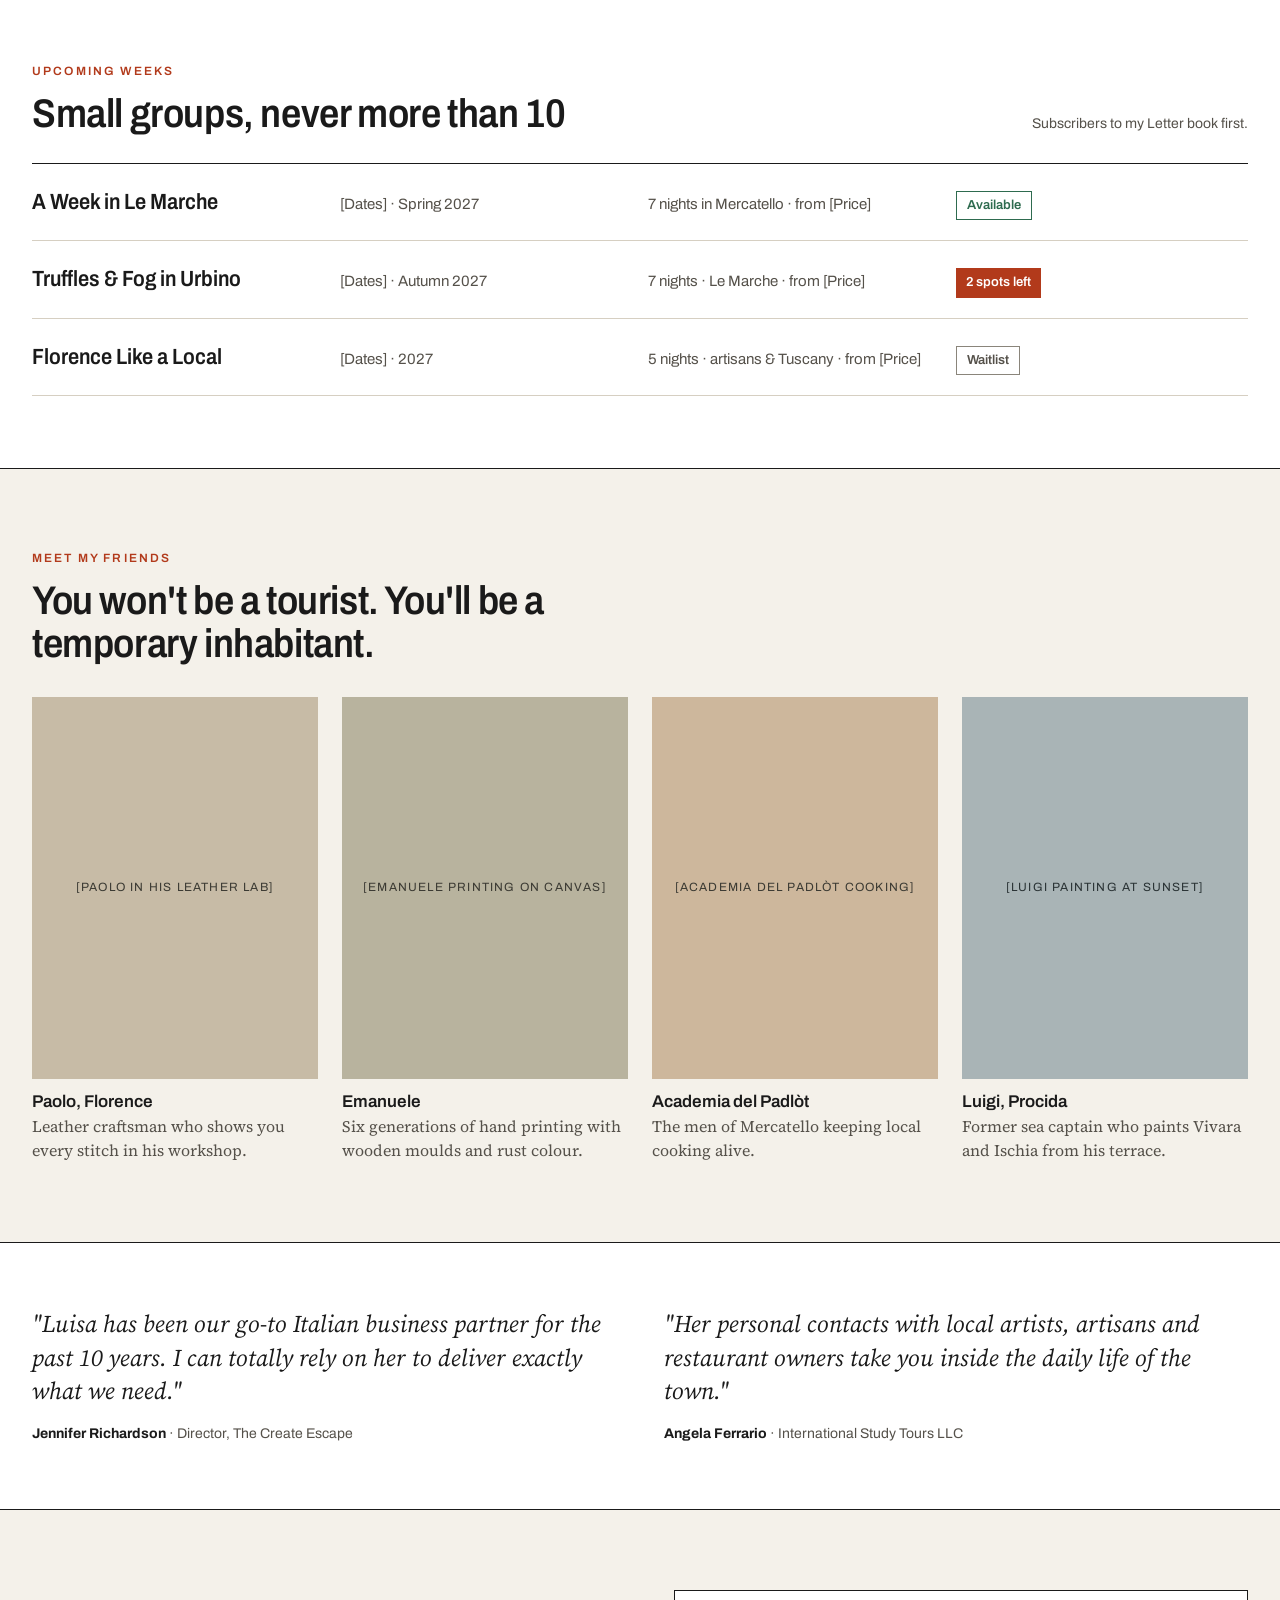
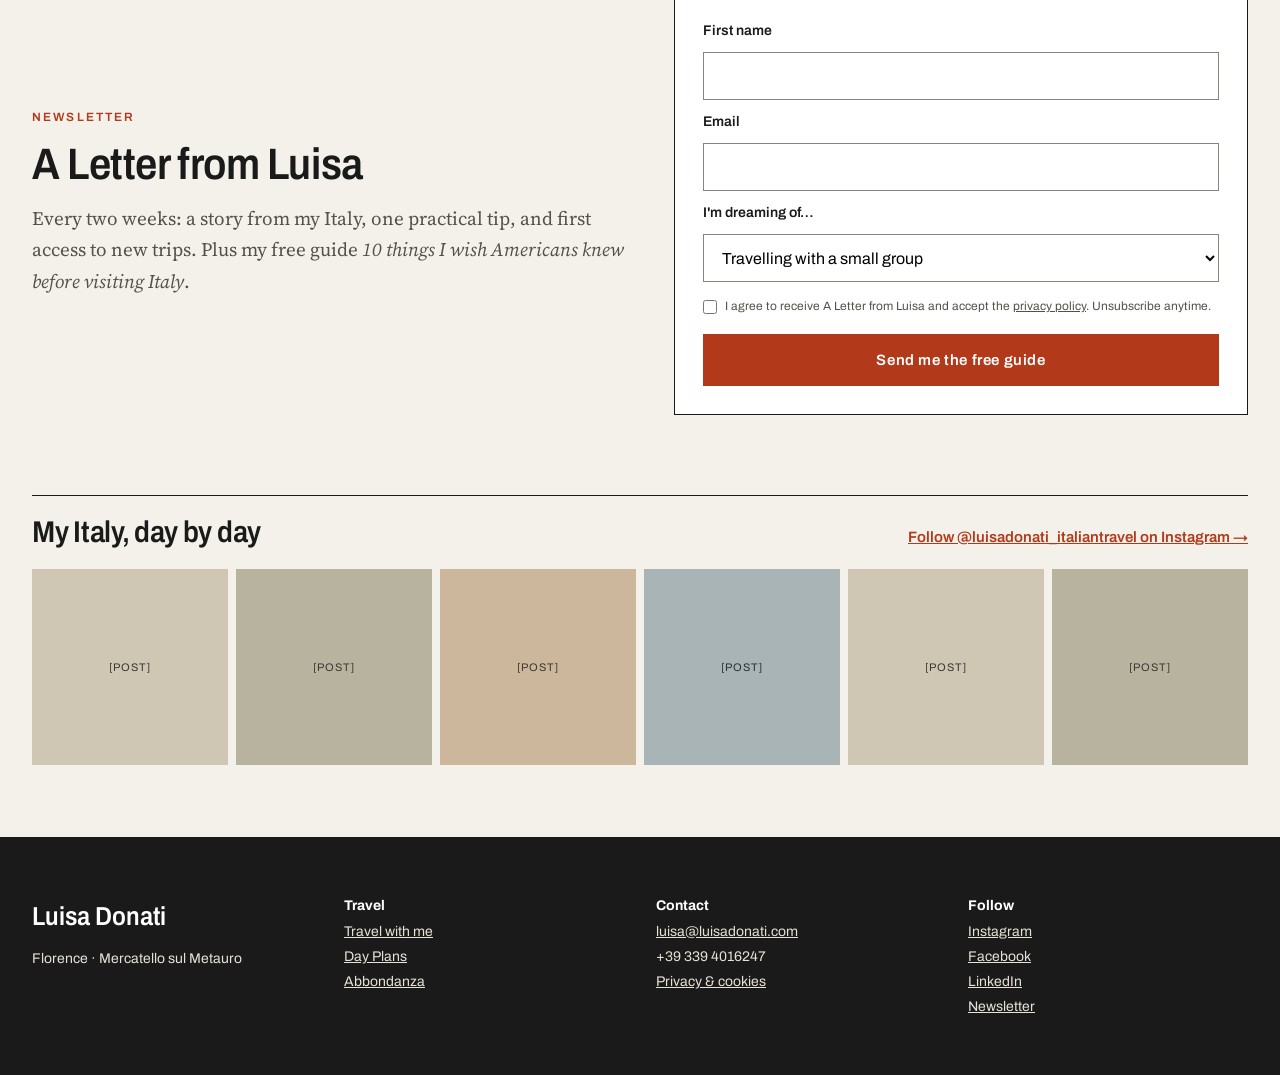
==== commit d500bbe1: "Footer: remove Italian-version link, compact layout on mobile Co-Authored-By: Claude Opus 5.5 <norep" ====
--- a/index.html
+++ b/index.html
@@ -8,7 +8,7 @@
 <link rel="preconnect" href="https://fonts.googleapis.com">
 <link rel="preconnect" href="https://fonts.gstatic.com" crossorigin>
 <link href="https://fonts.googleapis.com/css2?family=Archivo:wdth,wght@62..125,400..700&amp;family=Source+Serif+4:ital,wght@0,400;0,600;1,400&amp;display=swap" rel="stylesheet">
-<link rel="stylesheet" href="css/style.css?v=10">
+<link rel="stylesheet" href="css/style.css?v=11">
 </head>
 <body>
 <div style="width: 100%; min-height: 100vh; background: #F4F1EA">
@@ -166,11 +166,11 @@
   <div style="max-width: 1280px; margin: 0 auto; display: grid; grid-template-columns: repeat(auto-fit, minmax(220px, 1fr)); gap: 32px; font-family: 'Archivo', sans-serif; font-size: 14px; line-height: 1.8">
     <div style="display: flex; flex-direction: column; gap: 6px"><span style="font-stretch: 87.5%; font-weight: 600; font-size: 26px; color: #FFFFFF">Luisa Donati</span><span>Florence · Mercatello sul Metauro</span></div>
     <div style="display: flex; flex-direction: column"><strong style="color: #FFFFFF">Travel</strong><a href="travel.html" style="color: #E8E2D6">Travel with me</a><a href="day-plans.html" style="color: #E8E2D6">Day Plans</a><a href="abbondanza.html" style="color: #E8E2D6">Abbondanza</a></div>
-    <div style="display: flex; flex-direction: column"><strong style="color: #FFFFFF">Contact</strong><a href="mailto:luisa@luisadonati.com" style="color: #E8E2D6">luisa@luisadonati.com</a><span>+39 339 4016247</span><a href="about.html" style="color: #E8E2D6">Versione italiana</a><a href="privacy.html" style="color: #E8E2D6">Privacy &amp; cookies</a></div>
+    <div style="display: flex; flex-direction: column"><strong style="color: #FFFFFF">Contact</strong><a href="mailto:luisa@luisadonati.com" style="color: #E8E2D6">luisa@luisadonati.com</a><span>+39 339 4016247</span><a href="privacy.html" style="color: #E8E2D6">Privacy &amp; cookies</a></div>
     <div style="display: flex; flex-direction: column"><strong style="color: #FFFFFF">Follow</strong><a href="https://www.instagram.com/luisadonati_italiantravel/" target="_blank" rel="noopener" style="color: #E8E2D6">Instagram</a><a href="https://www.facebook.com/luisadonati.italiantravel" target="_blank" rel="noopener" style="color: #E8E2D6">Facebook</a><a href="https://www.linkedin.com/in/luisadonati/" target="_blank" rel="noopener" style="color: #E8E2D6">LinkedIn</a><a href="#letter" style="color: #E8E2D6">Newsletter</a></div>
   </div>
 </footer>
 </div>
-<script src="js/main.js?v=10"></script>
+<script src="js/main.js?v=11"></script>
 </body>
 </html>
--- a/css/style.css
+++ b/css/style.css
@@ -109,6 +109,16 @@
     border-bottom: 0 !important;
   }
 
+  /* Compact footer */
+  footer { padding: 28px 20px !important; }
+  footer > div { gap: 14px 20px !important; font-size: 13px !important; line-height: 1.6 !important; }
+  footer > div[style*="display: grid"] { grid-template-columns: 1fr 1fr !important; }
+  footer > div[style*="display: grid"] > div:first-child { grid-column: 1 / -1; }
+  footer > div[style*="display: grid"] > div:last-child { grid-column: 1 / -1; flex-direction: row !important; flex-wrap: wrap; gap: 0 16px; }
+  footer > div[style*="display: grid"] > div:last-child strong { width: 100%; }
+  footer > div > span:first-child, footer > div > div:first-child > span:first-child { font-size: 20px !important; }
+  footer nav { gap: 6px 16px !important; }
+
   /* Hero buttons side by side */
   .hero-ctas { flex-wrap: nowrap !important; gap: 8px !important; }
   .hero-ctas a {
